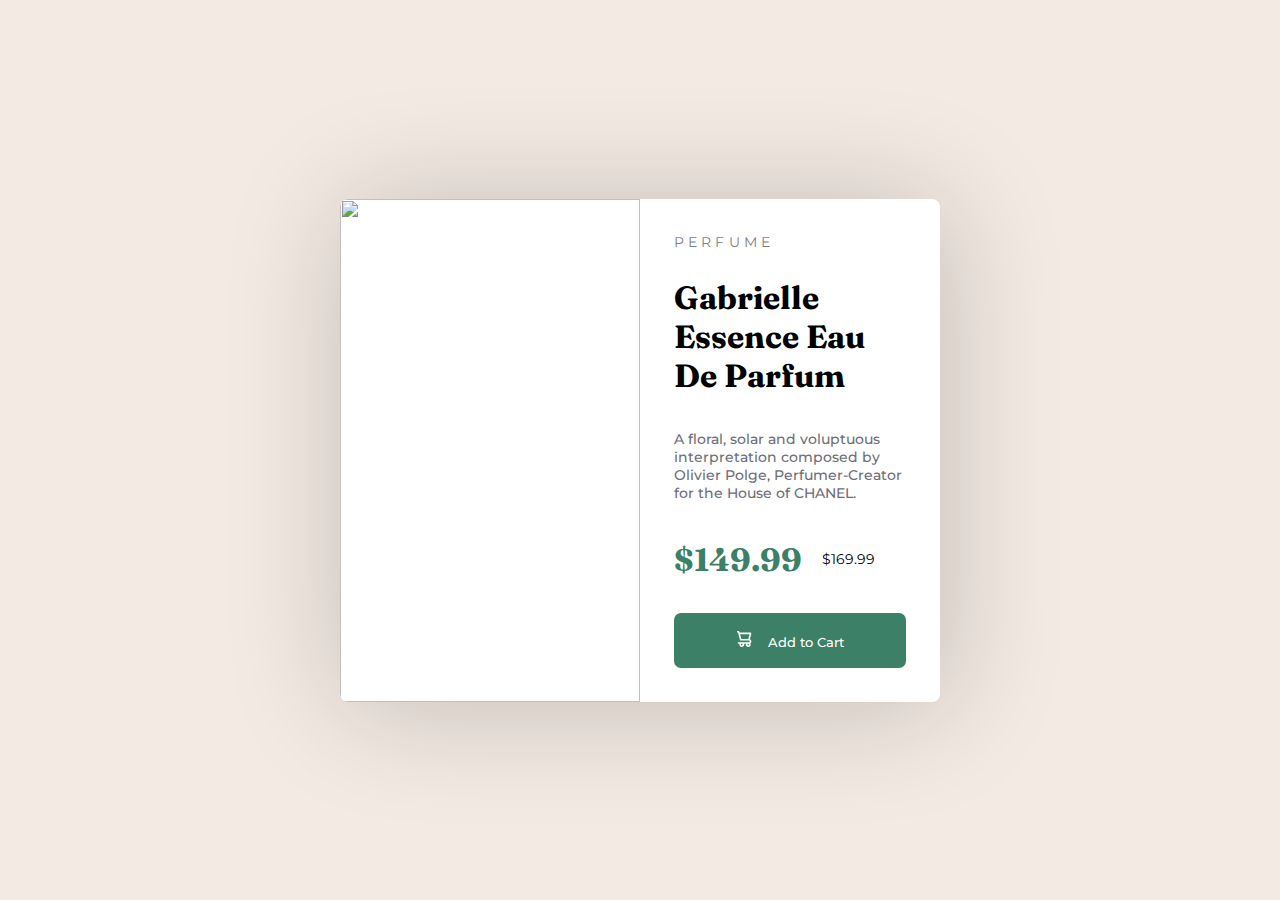
==== product-preview-card/index.html @ 742132c3 "First commit" ====
<!DOCTYPE html>
<html lang="en">

<head>
  <meta charset="UTF-8">
  <meta name="viewport" content="width=device-width, initial-scale=1.0">
  <!-- displays site properly based on user's device -->

  <link rel="icon" type="image/png" sizes="32x32" href="./images/favicon-32x32.png">
  <link rel="preconnect" href="https://fonts.googleapis.com">
  <link rel="preconnect" href="https://fonts.gstatic.com" crossorigin>
  <link rel="stylesheet" href="https://fonts.googleapis.com/css2?family=Fraunces:ital,opsz,wght@0,9..144,100..900;1,9..144,100..900&family=Montserrat:ital,wght@0,100..900;1,100..900&display=swap">
  <link rel="stylesheet" href="style.css">


  <title>Frontend Mentor | Product preview card component</title>
</head>

<body>
  <div class="container">
    <img class="product-img" src="/images/image-product-desktop.jpg" alt="">
    <div class="product-content">
      <p class="product-category">
        Perfume
      </p>
      <h1 class="product-name">
        Gabrielle Essence Eau De Parfum
      </h1>
      <p class="product-desc">
        A floral, solar and voluptuous interpretation composed by Olivier Polge, Perfumer-Creator for the House of
        CHANEL.
      </p>
      <div class="pricing">
        <p class="sale-price">$149.99</p>
        <p class="normal-price">$169.99</p>
      </div>
      <button class="btn">
        <svg class="cart" width="15" height="16" xmlns="http://www.w3.org/2000/svg"><path d="M14.383 10.388a2.397 2.397 0 0 0-1.518-2.222l1.494-5.593a.8.8 0 0 0-.144-.695.8.8 0 0 0-.631-.28H2.637L2.373.591A.8.8 0 0 0 1.598 0H0v1.598h.983l1.982 7.4a.8.8 0 0 0 .799.59h8.222a.8.8 0 0 1 0 1.599H1.598a.8.8 0 1 0 0 1.598h.943a2.397 2.397 0 1 0 4.507 0h1.885a2.397 2.397 0 1 0 4.331-.376 2.397 2.397 0 0 0 1.12-2.021ZM11.26 7.99H4.395L3.068 3.196h9.477L11.26 7.991Zm-6.465 6.392a.8.8 0 1 1 0-1.598.8.8 0 0 1 0 1.598Zm6.393 0a.8.8 0 1 1 0-1.598.8.8 0 0 1 0 1.598Z" fill="#FFF"/></svg>
        Add to Cart
      </button>
    </div>
  </div>
</body>

</html>
---- product-preview-card/style.css ----
* {
    margin: 0;
    padding: 0;
    box-sizing: border-box;
}

body {
    font-family: "Montserrat", sans-serif;
    font-size: 14px;
    background-color: #F3EAE3;
    display: flex;
    justify-content: center;
    align-items: center;
    height: 100vh;
}

.container {
    margin: 28px 16px;
    border-radius: 8px;
    box-shadow: 5px 5px 120px 1px rgba(0, 0, 0, 0.2);
    background-color: #ffffff;
}

.product-content {
    padding: 25px;
}

.product-img {
    min-height: 240px;
    width: 100%;
    object-fit: cover;
    border-radius: 8px 8px 0 0;
}

.product-category {
    color: #7E7E86;
    letter-spacing: 0.26rem;
    text-transform: uppercase;
}

.product-name {
    font-family: "Fraunces";
    font-size: 32px;
    font-weight: 700;
    margin-top: 19px;
}

.product-desc {
    font-weight: 500;
    color: #6E6E78;
    margin-top: 26px;
}

.pricing {
    display: flex;
    align-items: center;
    gap: 20px;
    margin-top: 35px;
}

.sale-price {
    font-family: "Fraunces";
    font-size: 32px;
    font-weight: 700;
    color: hsl(158, 36%, 37%);
}

.btn {
    font-family: "Montserrat", sans-serif;
    font-weight: 500;
    color: #ffffff;
    border: none;
    border-radius: 7px;
    background-color: hsl(158, 36%, 37%);
    padding: 18px;
    margin-top: 24px;
    width: 100%;
}

.cart {
    margin-right: 12px;
}

@media only screen and (min-width: 990px) {
    .container {
        display: grid;
        grid-template-columns: 1fr 1fr;
        max-width: 600px;
    }

    .product-content {
        padding: 34px;
    }

    .product-img {
        height: 100%;
        border-radius: 8px 0 0 8px;
    }

    .product-name {
        margin-top: 27px;
    }
    
    .product-desc {
        margin-top: 35px;
    }

    .pricing {
        margin-top: 38px;
    }

    .btn {
        margin-top: 34px;
    }
}
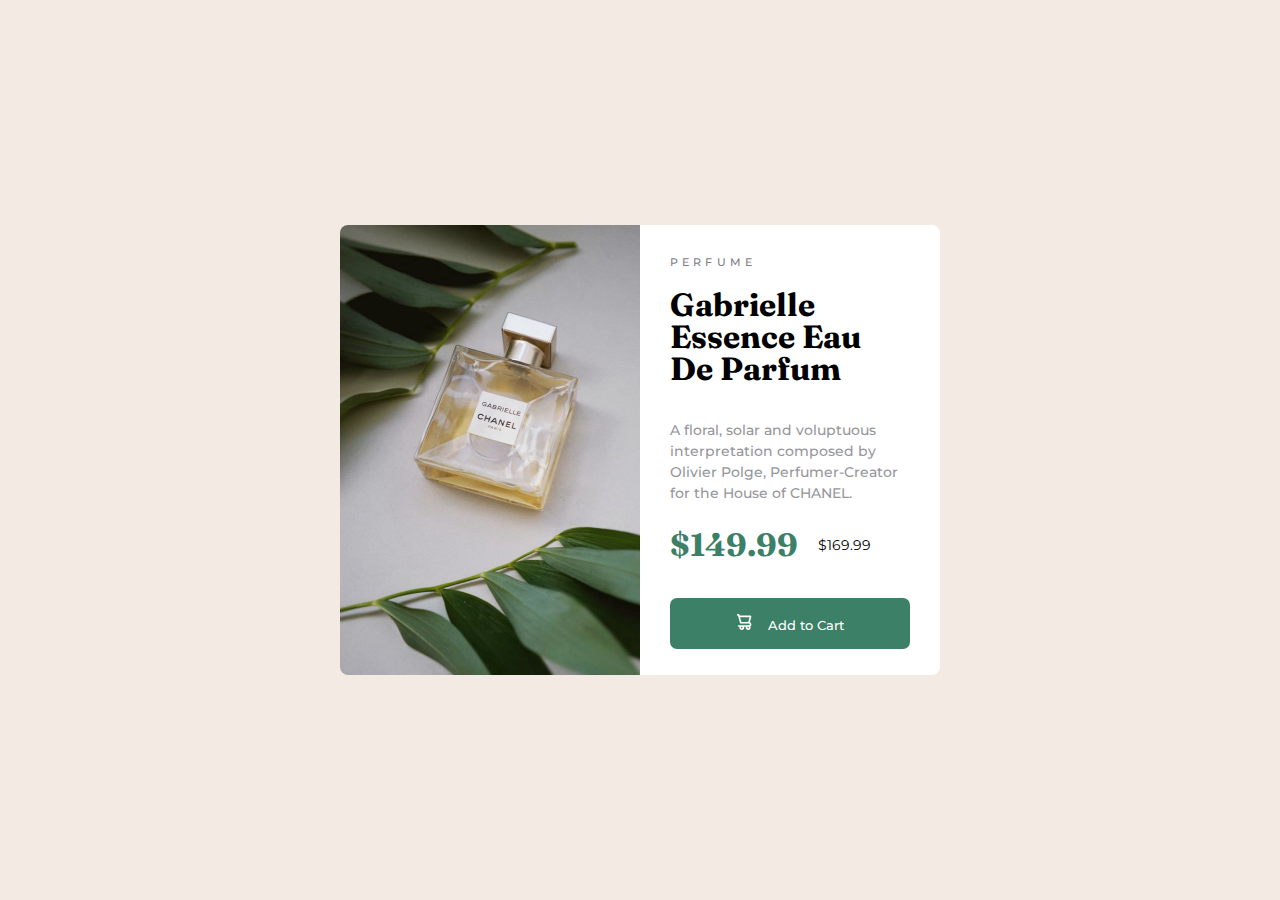
==== commit 37385864: "Edit style.css" ====
--- a/product-preview-card/index.html
+++ b/product-preview-card/index.html
@@ -18,7 +18,7 @@
 
 <body>
   <div class="container">
-    <img class="product-img" src="/images/image-product-desktop.jpg" alt="">
+    <img class="product-img" src="./images/image-product-desktop.jpg">
     <div class="product-content">
       <p class="product-category">
         Perfume
--- a/product-preview-card/style.css
+++ b/product-preview-card/style.css
@@ -17,7 +17,6 @@
 .container {
     margin: 28px 16px;
     border-radius: 8px;
-    box-shadow: 5px 5px 120px 1px rgba(0, 0, 0, 0.2);
     background-color: #ffffff;
 }
 
@@ -33,6 +32,7 @@
 }
 
 .product-category {
+    font-weight: 500;
     color: #7E7E86;
     letter-spacing: 0.26rem;
     text-transform: uppercase;
@@ -55,7 +55,7 @@
     display: flex;
     align-items: center;
     gap: 20px;
-    margin-top: 35px;
+    margin-top: 21px;
 }
 
 .sale-price {
@@ -72,7 +72,7 @@
     border: none;
     border-radius: 7px;
     background-color: hsl(158, 36%, 37%);
-    padding: 18px;
+    padding: 16px;
     margin-top: 24px;
     width: 100%;
 }
@@ -86,27 +86,30 @@
         display: grid;
         grid-template-columns: 1fr 1fr;
         max-width: 600px;
+        max-height: 450px;
     }
 
     .product-content {
-        padding: 34px;
+        padding: 30px;
+    }
+
+    .product-category {
+        font-size: 11px;
     }
 
     .product-img {
-        height: 100%;
         border-radius: 8px 0 0 8px;
     }
 
     .product-name {
-        margin-top: 27px;
+        line-height: 1;
+        margin-top: 20px;
     }
     
     .product-desc {
+        line-height: 1.5;
+        color: #96979B;
         margin-top: 35px;
-    }
-
-    .pricing {
-        margin-top: 38px;
     }
 
     .btn {
